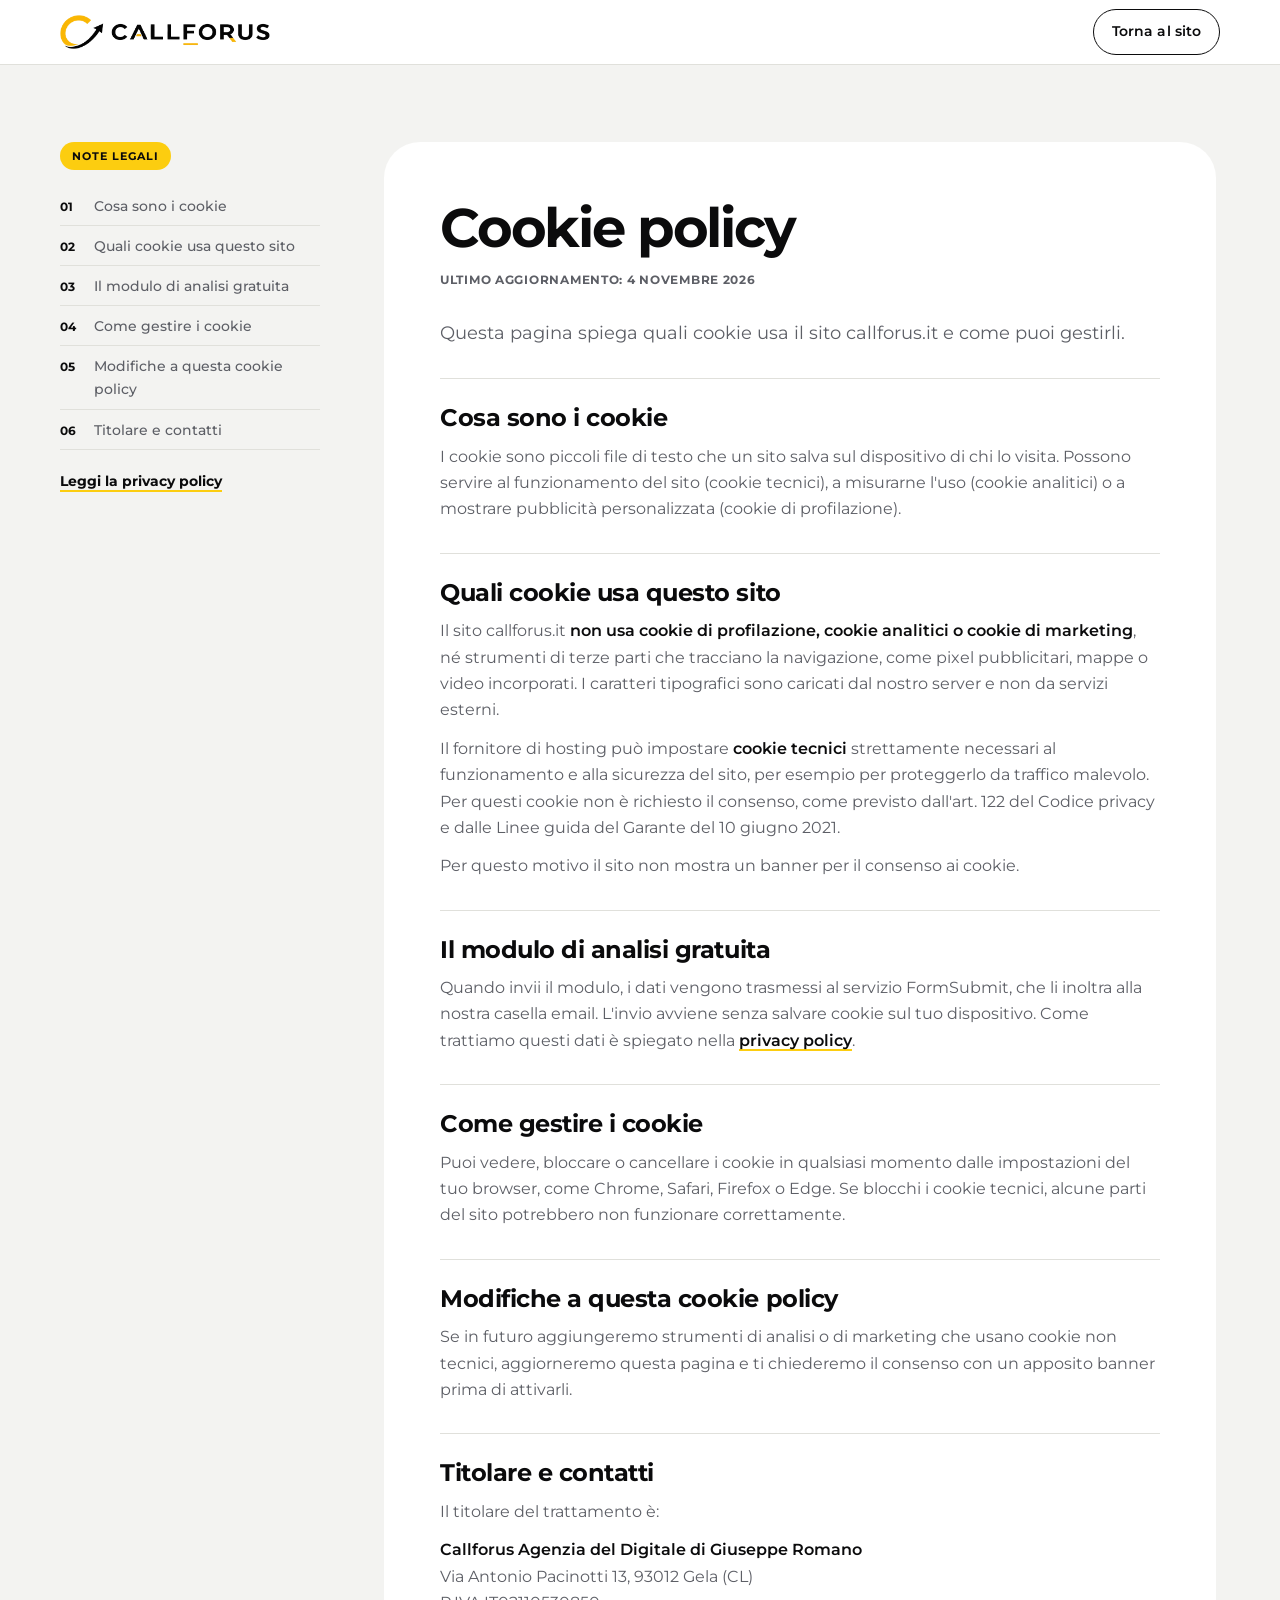
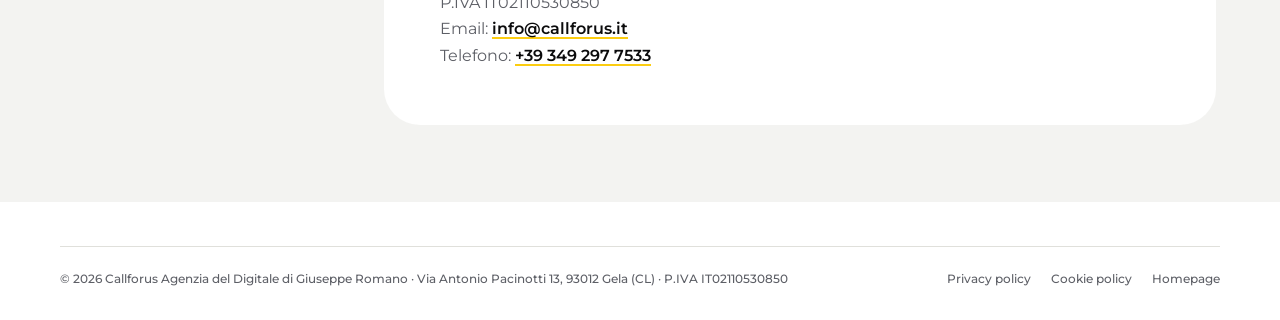
==== cookie-policy.html @ 987578b2 "Modulo collegato all'email, privacy e cookie policy, sito indicizzabile - Modulo Analisi gratuita: i" ====
<!doctype html>
<html lang="it">
<head>
<meta charset="utf-8">
<meta name="viewport" content="width=device-width, initial-scale=1, viewport-fit=cover">
<title>Cookie policy | Callforus</title>
<meta name="description" content="Cookie policy di Callforus: il sito usa solo cookie tecnici, senza cookie di profilazione o analitici.">
<meta name="robots" content="index, follow">
<link rel="canonical" href="https://callforus.it/cookie-policy.html">
<meta name="theme-color" content="#FFFFFF">
<link rel="icon" type="image/png" sizes="32x32" href="assets/img/favicon-32.png">
<link rel="apple-touch-icon" href="assets/img/apple-touch-icon.png">
<link rel="preload" href="assets/fonts/montserrat-latin-400-normal.woff2" as="font" type="font/woff2" crossorigin>
<link rel="stylesheet" href="assets/css/style.css">
</head>
<body class="page-legal">
<header class="top is-scrolled">
  <div class="wrap top-in">
    <a class="brand" href="index.html" aria-label="Callforus, torna alla homepage"><img src="assets/img/logo-orizzontale.webp" alt="Callforus" width="210" height="34"></a>
    <div class="top-cta"><a class="btn btn--line" href="index.html">Torna al sito</a></div>
  </div>
</header>

<main class="legal-main">
  <div class="wrap legal-wrap">
    <aside class="legal-side">
      <span class="pill">Note legali</span>
      <nav aria-label="Indice"><ol><li><a href="#cosa-sono">Cosa sono i cookie</a></li><li><a href="#cookie-sito">Quali cookie usa questo sito</a></li><li><a href="#modulo">Il modulo di analisi gratuita</a></li><li><a href="#gestione">Come gestire i cookie</a></li><li><a href="#modifiche">Modifiche a questa cookie policy</a></li><li><a href="#contatti">Titolare e contatti</a></li></ol></nav>
      <p class="legal-alt"><a href="privacy-policy.html">Leggi la privacy policy</a></p>
    </aside>
    <article class="legal-doc">
      <h1>Cookie policy</h1>
      <p class="legal-upd">Ultimo aggiornamento: 4 novembre 2026</p>
      <p class="legal-lead">Questa pagina spiega quali cookie usa il sito callforus.it e come puoi gestirli.</p>
      <section id="cosa-sono">
        <h2>Cosa sono i cookie</h2>
        <p>I cookie sono piccoli file di testo che un sito salva sul dispositivo di chi lo visita. Possono servire al funzionamento del sito (cookie tecnici), a misurarne l'uso (cookie analitici) o a mostrare pubblicità personalizzata (cookie di profilazione).</p>
      </section>
      <section id="cookie-sito">
        <h2>Quali cookie usa questo sito</h2>
        <p>Il sito callforus.it <strong>non usa cookie di profilazione, cookie analitici o cookie di marketing</strong>, né strumenti di terze parti che tracciano la navigazione, come pixel pubblicitari, mappe o video incorporati. I caratteri tipografici sono caricati dal nostro server e non da servizi esterni.</p>
        <p>Il fornitore di hosting può impostare <strong>cookie tecnici</strong> strettamente necessari al funzionamento e alla sicurezza del sito, per esempio per proteggerlo da traffico malevolo. Per questi cookie non è richiesto il consenso, come previsto dall'art. 122 del Codice privacy e dalle Linee guida del Garante del 10 giugno 2021.</p>
        <p>Per questo motivo il sito non mostra un banner per il consenso ai cookie.</p>
      </section>
      <section id="modulo">
        <h2>Il modulo di analisi gratuita</h2>
        <p>Quando invii il modulo, i dati vengono trasmessi al servizio FormSubmit, che li inoltra alla nostra casella email. L'invio avviene senza salvare cookie sul tuo dispositivo. Come trattiamo questi dati è spiegato nella <a href="privacy-policy.html">privacy policy</a>.</p>
      </section>
      <section id="gestione">
        <h2>Come gestire i cookie</h2>
        <p>Puoi vedere, bloccare o cancellare i cookie in qualsiasi momento dalle impostazioni del tuo browser, come Chrome, Safari, Firefox o Edge. Se blocchi i cookie tecnici, alcune parti del sito potrebbero non funzionare correttamente.</p>
      </section>
      <section id="modifiche">
        <h2>Modifiche a questa cookie policy</h2>
        <p>Se in futuro aggiungeremo strumenti di analisi o di marketing che usano cookie non tecnici, aggiorneremo questa pagina e ti chiederemo il consenso con un apposito banner prima di attivarli.</p>
      </section>
      <section id="contatti">
        <h2>Titolare e contatti</h2>
        <p>Il titolare del trattamento è:</p>
        <p><strong>Callforus Agenzia del Digitale di Giuseppe Romano</strong><br>Via Antonio Pacinotti 13, 93012 Gela (CL)<br>P.IVA IT02110530850<br>Email: <a href="mailto:info@callforus.it">info@callforus.it</a><br>Telefono: <a href="tel:+393492977533">+39 349 297 7533</a></p>
      </section>
    </article>
  </div>
</main>

<footer class="foot">
  <div class="wrap">
    <div class="legal">
      <span>© 2026 Callforus Agenzia del Digitale di Giuseppe Romano · Via Antonio Pacinotti 13, 93012 Gela (CL) · P.IVA IT02110530850</span>
      <nav aria-label="Note legali"><a href="privacy-policy.html">Privacy policy</a><a href="cookie-policy.html">Cookie policy</a><a href="index.html">Homepage</a></nav>
    </div>
  </div>
</footer>
</body>
</html>
---- assets/css/style.css ----
/* Callforus — foglio di stile principale */
@font-face{font-family:"Montserrat";font-style:normal;font-weight:400;font-display:swap;src:url("../fonts/montserrat-latin-400-normal.woff2") format("woff2")}
@font-face{font-family:"Montserrat";font-style:normal;font-weight:500;font-display:swap;src:url("../fonts/montserrat-latin-500-normal.woff2") format("woff2")}
@font-face{font-family:"Montserrat";font-style:normal;font-weight:600;font-display:swap;src:url("../fonts/montserrat-latin-600-normal.woff2") format("woff2")}
@font-face{font-family:"Montserrat";font-style:normal;font-weight:700;font-display:swap;src:url("../fonts/montserrat-latin-700-normal.woff2") format("woff2")}
@font-face{font-family:"Montserrat";font-style:normal;font-weight:800;font-display:swap;src:url("../fonts/montserrat-latin-800-normal.woff2") format("woff2")}

/* Layout: light, airy agency site after the reference template. Soft-gray hero with an oversized staggered headline, an isometric FBA box and a phone dashboard; centered pill-labelled sections; a services carousel with one black active card; FAQ rows with round arrow buttons; a black rounded closing block that holds the audit form. One committed light look. */
:root{
  --white:#FFFFFF;
  --soft:#F3F3F1;        /* section ground, slight warm bias toward the yellow */
  --soft-2:#E9E9E5;
  --line:#E0E0DB;
  --ink:#0B0B0C;         /* black as in the logo */
  --ink-2:#1C1D20;
  --ink-line:#2C2D31;
  --muted:#5D5F66;       /* body gray, AA on white and soft */
  --muted-dark:#A3A5AB;  /* gray on black */
  --yellow:#FCCD10;      /* brand color from the manual */
  --yellow-soft:#FFF5C7;
  --ok:#1F9D5A;
  --warn:#C77700;
  --crit:#C8312F;
  --app-navy:#232F3E;   /* barra dell'app Amazon Seller */
  --app-navy-2:#37475A;

  --f:"Montserrat", ui-sans-serif, system-ui, -apple-system, "Segoe UI", Roboto, Arial, sans-serif;

  --t-xs:.75rem; --t-sm:.875rem; --t-md:1rem; --t-lg:1.125rem; --t-xl:1.375rem;
  --t-2xl:clamp(1.85rem,3.4vw,2.6rem);
  --t-hero:clamp(2.9rem,9.2vw,7.4rem);

  --r-sm:12px; --r-md:20px; --r-lg:28px; --r-xl:36px;
  --wrap:1200px;
  color-scheme:light;
}
*{box-sizing:border-box}
html,body{margin:0}
[hidden]{display:none!important}
html{scroll-behavior:smooth;scroll-padding-top:90px}
@media (prefers-reduced-motion:reduce){html{scroll-behavior:auto}*,*::before,*::after{transition:none!important;animation:none!important}}
body{background:var(--white);color:var(--ink);font-family:var(--f);font-size:var(--t-md);line-height:1.65;-webkit-font-smoothing:antialiased;text-rendering:optimizeLegibility}
body::before{content:"";position:fixed;inset:0 0 auto;height:env(safe-area-inset-top,0px);z-index:60;background:var(--white)}
h1,h2,h3,h4{margin:0;font-weight:700;line-height:1.1;letter-spacing:-.025em;text-wrap:balance}
p{margin:0}
a{color:inherit}
img,svg{display:block;max-width:100%}
:focus-visible{outline:2.5px solid var(--ink);outline-offset:3px;border-radius:8px}
.sr-only{position:absolute;width:1px;height:1px;overflow:hidden;clip:rect(0 0 0 0);white-space:nowrap}

.wrap{max-width:var(--wrap);margin:0 auto;padding-left:max(20px,env(safe-area-inset-left,0px));padding-right:max(20px,env(safe-area-inset-right,0px))}
.section{padding-block:clamp(72px,10vw,128px)}
.section--soft{background:var(--soft)}

/* Pill label, as in the template, in brand yellow */
.pill{display:inline-flex;align-items:center;gap:6px;width:fit-content;background:var(--yellow);color:var(--ink);font-size:.6875rem;font-weight:700;letter-spacing:.09em;text-transform:uppercase;border-radius:999px;padding:5px 12px}
.head{display:grid;justify-items:center;text-align:center;gap:16px;max-width:44rem;margin:0 auto clamp(40px,6vw,64px)}
.head h2{font-size:var(--t-2xl)}
.head p{color:var(--muted);font-size:var(--t-lg);line-height:1.6;max-width:38rem}

/* Buttons */
.btn{display:inline-flex;align-items:center;justify-content:center;gap:10px;font-family:var(--f);font-weight:600;font-size:var(--t-sm);letter-spacing:.005em;text-decoration:none;border-radius:999px;padding:14px 24px;border:1.5px solid transparent;cursor:pointer;white-space:nowrap;transition:transform .15s ease,background-color .15s ease,color .15s ease,border-color .15s ease}
.btn:hover{transform:translateY(-1px)}
.btn svg{width:16px;height:16px;flex:none}
.btn--ink{background:var(--ink);color:var(--white)}
.btn--ink:hover{background:var(--ink-2)}
.btn--line{border-color:var(--ink);color:var(--ink);background:transparent}
.btn--white{background:var(--white);color:var(--ink)}
.btn--ghost-w{border-color:rgba(255,255,255,.55);color:var(--white)}
.btn--ghost-w:hover{border-color:var(--white)}
.btn--yellow{background:var(--yellow);color:var(--ink)}

/* Header */
.top{position:sticky;isolation:isolate;top:env(safe-area-inset-top,0px);z-index:50;background:rgba(255,255,255,.9);backdrop-filter:saturate(160%) blur(14px);-webkit-backdrop-filter:saturate(160%) blur(14px);border-bottom:1px solid transparent;transition:border-color .2s}
.top.is-scrolled{border-bottom-color:var(--line)}
.top-in{display:flex;align-items:center;justify-content:space-between;gap:24px;height:76px;transition:height .3s ease}
.top.is-scrolled .top-in{height:64px}
.progress{position:absolute;left:0;right:0;bottom:-1px;height:3px;pointer-events:none}
.progress span{display:block;height:100%;background:var(--yellow);transform-origin:left;transform:scaleX(0)}
.brand{display:block;flex:none}
.brand img{height:34px;width:auto}
.nav{display:flex;align-items:center;gap:30px}
.nav a{font-size:.6875rem;font-weight:600;letter-spacing:.1em;text-transform:uppercase;text-decoration:none;color:var(--ink);position:relative;padding-block:6px}
.nav a::after{content:"";position:absolute;left:0;right:100%;bottom:0;height:3px;border-radius:3px;background:var(--yellow);transition:right .2s ease}
.nav a:hover::after{right:0}
.top-cta{display:flex;align-items:center;gap:10px}
.menu-btn{display:none;width:46px;height:46px;border-radius:50%;border:1.5px solid var(--line);background:var(--white);cursor:pointer;align-items:center;justify-content:center}
.menu-btn .bars{display:block;width:18px;height:2px;background:var(--ink);border-radius:2px;position:relative}
.menu-btn .bars::before,.menu-btn .bars::after{content:"";position:absolute;left:0;width:18px;height:2px;background:var(--ink);border-radius:2px;transition:transform .2s}
.menu-btn .bars::before{top:-6px}.menu-btn .bars::after{top:6px}
.menu-btn[aria-expanded="true"] .bars{background:transparent}
.menu-btn[aria-expanded="true"] .bars::before{transform:translateY(6px) rotate(45deg)}
.menu-btn[aria-expanded="true"] .bars::after{transform:translateY(-6px) rotate(-45deg)}
.mobile-nav{border-top:1px solid var(--line);background:var(--white)}
.mobile-nav ul{list-style:none;margin:0;padding:12px 0 24px;display:grid}
.mobile-nav a{display:block;padding:14px 0;font-weight:600;font-size:var(--t-lg);text-decoration:none;border-bottom:1px solid var(--line)}
.mobile-nav .btn{margin-top:18px;width:100%}
@media (max-width:940px){.nav{display:none}.menu-btn{display:inline-flex}.top-cta .btn{display:none}}
@media (min-width:941px){.mobile-nav{display:none!important}}

/* Hero */
.hero{background:var(--soft);padding-block:clamp(36px,6vw,72px) 0;overflow:hidden}
.hero-grid{display:grid;grid-template-columns:minmax(0,1.15fr) minmax(0,.85fr);gap:24px;align-items:center}
.hero-title{container-type:inline-size;min-width:0}
.hero-eyebrow{display:flex;flex-wrap:wrap;gap:10px;align-items:center;margin-bottom:clamp(18px,3vw,30px)}
.hero-eyebrow .tag{font-size:.6875rem;font-weight:600;letter-spacing:.09em;text-transform:uppercase;color:var(--muted)}
.hero h1{font-size:var(--t-hero);font-size:min(6.25rem,14.5cqi);font-weight:700;line-height:.98;letter-spacing:-.045em;display:grid;gap:.02em}
.hero h1 > span{white-space:nowrap}
.hero h1 .l1{padding-left:.9em}
.hero h1 .l3{padding-left:.55em}
.hero h1 .mark{position:relative;white-space:nowrap}
.hero h1 .mark::after{content:"";position:absolute;left:.06em;right:.06em;bottom:-.02em;height:.11em;border-radius:.06em;background:var(--yellow)}
.hero-art{position:relative;min-width:0}
.hero-art svg{width:100%;height:auto}
.chip{position:absolute;display:inline-flex;align-items:center;gap:8px;background:var(--white);border:1.5px solid var(--ink);border-radius:999px;padding:7px 14px 7px 8px;font-size:var(--t-xs);font-weight:600;box-shadow:4px 4px 0 var(--ink);white-space:nowrap}
.chip i{width:22px;height:22px;border-radius:50%;background:var(--yellow);display:grid;place-items:center;font-style:normal}
.chip i svg{width:12px;height:12px}
.chip--a{top:27%;left:0}
.chip--b{bottom:18%;right:0}
.hero-low{display:grid;grid-template-columns:auto minmax(0,1fr);gap:clamp(24px,5vw,64px);align-items:end;margin-top:clamp(24px,4vw,40px)}
.hero-copy{display:grid;gap:22px;padding-bottom:clamp(40px,6vw,72px);max-width:30rem}
.hero-copy p{color:var(--muted);font-size:var(--t-lg);line-height:1.6}
.hero-copy p strong{color:var(--ink);font-weight:600}
.hero-actions{display:flex;flex-wrap:wrap;gap:12px;align-items:center}
.hero-actions .lnk{font-weight:600;font-size:var(--t-sm);text-decoration:none;border-bottom:2px solid var(--yellow);padding-bottom:2px}
@media (max-width:980px){
  .hero-grid{grid-template-columns:minmax(0,1fr)}
  .hero-art{max-width:520px;margin:0 auto;width:100%}
}
@media (max-width:640px){
  .hero-low{grid-template-columns:minmax(0,1fr)}
  .phone{order:2;margin:0 auto}
  .hero-copy{padding-bottom:8px}
  .hero h1 .l1{padding-left:.5em}.hero h1 .l3{padding-left:.25em}
}

/* Phone mockup (cropped at the bottom like the reference) */
.phone{width:min(270px,78vw);background:var(--white);border:2px solid var(--ink);border-bottom:0;border-radius:36px 36px 0 0;padding:16px 16px 0;display:grid;gap:12px;box-shadow:0 -10px 40px -20px rgba(0,0,0,.25)}
.phone-top{display:flex;justify-content:space-between;align-items:center;gap:10px}
.phone-top small{display:block;font-size:.625rem;color:var(--muted);font-weight:500}
.phone-top strong{font-size:.875rem;font-weight:700}
.phone-top img{width:30px;height:auto}
.phone-tabs{display:flex;gap:6px}
.phone-tabs span{font-size:.625rem;font-weight:600;border-radius:999px;padding:5px 10px;background:var(--soft);color:var(--muted)}
.phone-tabs span.on{background:var(--ink);color:var(--white)}
.phone-card{border-radius:16px;background:var(--soft);padding:12px;display:grid;gap:6px}
.phone-card .lab{font-size:.625rem;color:var(--muted);font-weight:600;letter-spacing:.04em;text-transform:uppercase;display:flex;justify-content:space-between}
.phone-card .num{font-size:1.375rem;font-weight:700;letter-spacing:-.02em;font-variant-numeric:tabular-nums;display:flex;align-items:baseline;gap:8px}
.phone-card .num em{font-style:normal;font-size:.6875rem;font-weight:700;color:var(--ok)}
.spark{height:46px;width:100%}
.phone-rows{display:grid;grid-template-columns:1fr 1fr;gap:8px;padding-bottom:6px}
.phone-rows div{border:1px solid var(--line);border-radius:12px;padding:8px 10px}
.phone-rows small{display:block;font-size:.5625rem;color:var(--muted);font-weight:600;text-transform:uppercase;letter-spacing:.04em}
.phone-rows b{font-size:.875rem;font-variant-numeric:tabular-nums}

/* Marketplace strip */
.strip{border-bottom:1px solid var(--line);background:var(--white)}
.strip-in{display:flex;align-items:center;gap:14px 32px;padding-block:22px}
.strip-in > p{flex:none}
@media (max-width:760px){.strip-in{flex-direction:column;align-items:flex-start}}
.strip-in p{font-size:var(--t-xs);font-weight:600;letter-spacing:.09em;text-transform:uppercase;color:var(--muted)}
.marquee{flex:1;min-width:0;width:100%;overflow:hidden;-webkit-mask-image:linear-gradient(90deg,transparent,#000 6%,#000 94%,transparent);mask-image:linear-gradient(90deg,transparent,#000 6%,#000 94%,transparent)}
.marquee-track{display:flex;width:max-content}
.markets{display:flex;flex-wrap:nowrap;gap:10px;list-style:none;margin:0;padding:0 10px 0 0}
.markets li{font-size:var(--t-sm);font-weight:600;border:1px solid var(--line);border-radius:999px;padding:6px 14px;font-variant-numeric:tabular-nums;white-space:nowrap}
.markets li.alt{background:var(--soft);border-color:var(--soft)}

/* Problems */
.probs{display:grid;grid-template-columns:repeat(3,minmax(0,1fr));gap:20px}
@media (max-width:900px){.probs{grid-template-columns:minmax(0,1fr)}}
.prob{border:1.5px solid var(--line);border-radius:var(--r-lg);padding:30px 28px;display:grid;gap:14px;align-content:start;background:var(--white)}
.prob-ico{width:48px;height:48px;border-radius:14px;background:var(--soft);display:grid;place-items:center}
.prob-ico svg{width:24px;height:24px}
.prob .k{font-size:var(--t-xs);font-weight:700;letter-spacing:.08em;text-transform:uppercase;color:var(--muted)}
.prob h3{font-size:var(--t-xl)}
.prob p{color:var(--muted)}

/* Services carousel */
.carousel{position:relative}
.track{display:flex;gap:20px;overflow-x:auto;scroll-snap-type:x mandatory;scrollbar-width:none;padding-block:12px 8px;padding-inline:max(20px,calc(50% - 170px))}
.track::-webkit-scrollbar{display:none}
.svc{flex:0 0 min(340px,84vw);scroll-snap-align:center;border:1.5px solid var(--ink);border-radius:var(--r-lg);background:var(--white);padding:32px 28px 30px;display:grid;gap:14px;align-content:start;transition:background-color .3s ease,color .3s ease,transform .3s ease}
.svc-ico{width:52px;height:52px;border-radius:16px;background:var(--soft);display:grid;place-items:center;transition:background-color .3s}
.svc-ico svg{width:26px;height:26px}
.svc .k{font-size:var(--t-xs);font-weight:700;letter-spacing:.08em;text-transform:uppercase;color:var(--muted);transition:color .3s}
.svc h3{font-size:var(--t-xl)}
.svc p{color:var(--muted);font-size:var(--t-md);transition:color .3s}
.svc ul{list-style:none;margin:2px 0 0;padding:0;display:flex;flex-wrap:wrap;gap:6px}
.svc li{font-size:.6875rem;font-weight:600;border-radius:999px;padding:4px 10px;background:var(--soft);transition:background-color .3s,color .3s}
.svc.is-active{background:var(--ink);color:var(--white)}
.svc.is-active .svc-ico{background:var(--yellow)}
.svc.is-active .k{color:var(--yellow)}
.svc.is-active p{color:var(--muted-dark)}
.svc.is-active li{background:var(--ink-line);color:var(--white)}
.car-nav{display:flex;justify-content:center;align-items:center;gap:16px;margin-top:28px}
.car-btn{width:48px;height:48px;border-radius:50%;border:1.5px solid var(--ink);background:var(--white);display:grid;place-items:center;cursor:pointer;transition:background-color .15s}
.car-btn:hover{background:var(--yellow)}
.car-btn svg{width:18px;height:18px}
.dots{display:flex;gap:6px}
.dots span{width:8px;height:8px;border-radius:99px;background:var(--line);transition:width .25s,background-color .25s}
.dots span.on{width:26px;background:var(--ink)}

/* AI tools */
.tools{display:grid;grid-template-columns:repeat(2,minmax(0,1fr));gap:20px}
@media (max-width:900px){.tools{grid-template-columns:minmax(0,1fr)}}
.tool{border-radius:var(--r-xl);padding:clamp(26px,3.5vw,40px);display:grid;gap:20px;align-content:start;min-width:0}
.tool--ink{background:var(--ink);color:var(--white)}
.tool--white{background:var(--white);border:1.5px solid var(--line)}
.tool .k{font-size:var(--t-xs);font-weight:700;letter-spacing:.08em;text-transform:uppercase}
.tool--ink .k{color:var(--yellow)}
.tool--white .k{color:var(--muted)}
.tool h3{font-size:clamp(1.4rem,2.4vw,1.75rem)}
.tool p{font-size:var(--t-md)}
.tool--ink p{color:var(--muted-dark)}
.tool--white p{color:var(--muted)}
.demo{border-radius:var(--r-md);padding:18px;display:grid;gap:12px;font-size:var(--t-sm);overflow-x:auto}
.tool--ink .demo{background:var(--ink-2);border:1px solid var(--ink-line)}
.tool--white .demo{background:var(--soft)}
.demo-row{display:flex;justify-content:space-between;gap:16px;white-space:nowrap}
.tool--ink .demo-row span{color:var(--muted-dark)}
.tool--white .demo-row span{color:var(--muted)}
.demo-row b{font-weight:600;font-variant-numeric:tabular-nums}
.slots{display:grid;grid-template-columns:repeat(7,minmax(34px,1fr));gap:6px}
.slots span{aspect-ratio:1;border-radius:10px;display:grid;place-items:center;font-size:.5625rem;font-weight:700;letter-spacing:.04em;background:var(--yellow);color:var(--ink)}
.bar{height:6px;border-radius:99px;background:var(--soft-2);overflow:hidden}
.bar i{display:block;height:100%;background:var(--ink);border-radius:99px}

/* About */
.about{display:grid;grid-template-columns:minmax(0,.8fr) minmax(0,1.2fr);gap:clamp(36px,6vw,88px);align-items:center}
@media (max-width:880px){.about{grid-template-columns:minmax(0,1fr)}}
.about-copy{display:grid;gap:18px;max-width:40rem}
.about-copy h2{font-size:var(--t-2xl)}
.about-copy p{color:var(--muted)}
.about-copy p strong{color:var(--ink);font-weight:600}

/* FAQ, as in the reference */
.faq{max-width:52rem;margin:0 auto;display:grid;gap:6px}
.faq details{border-radius:var(--r-md);transition:background-color .2s}
.faq details[open]{background:var(--soft)}
.faq summary{list-style:none;cursor:pointer;display:flex;align-items:center;justify-content:space-between;gap:20px;padding:22px 24px;font-weight:600;font-size:var(--t-lg);line-height:1.35}
.faq summary::-webkit-details-marker{display:none}
.faq summary:hover .ar{background:var(--yellow);border-color:var(--yellow)}
.ar{flex:none;width:36px;height:36px;border-radius:50%;border:1.5px solid var(--ink);display:grid;place-items:center;transition:background-color .2s,transform .25s,color .2s,border-color .2s}
.ar svg{width:14px;height:14px}
.faq details[open] .ar{background:var(--ink);border-color:var(--ink);color:var(--white);transform:rotate(-90deg)}
.faq .ans{padding:0 24px 24px;color:var(--muted);max-width:44rem}
.faq-sep{height:1px;background:var(--line);margin:0 24px}

/* Closing block with form, as the template's black CTA */
.closing{padding-block:clamp(24px,4vw,48px) clamp(48px,6vw,72px)}
.cta{background:var(--ink);color:var(--white);border-radius:var(--r-xl);padding:clamp(28px,5vw,64px);display:grid;grid-template-columns:minmax(0,1fr) minmax(0,1fr);gap:clamp(32px,5vw,64px);align-items:start;position:relative;overflow:hidden}
@media (max-width:920px){.cta{grid-template-columns:minmax(0,1fr)}}
.cta-copy{display:grid;gap:22px;position:relative;z-index:1}
.cta-copy h2{font-size:clamp(2rem,4.2vw,3.25rem);letter-spacing:-.035em}
.cta-copy > p{color:var(--muted-dark);font-size:var(--t-lg);max-width:30rem}
.ticks{list-style:none;margin:0;padding:0;display:grid;grid-template-columns:repeat(2,minmax(0,max-content));gap:12px 26px}
@media (max-width:480px){.ticks{grid-template-columns:minmax(0,1fr)}}
.ticks li{display:flex;align-items:center;gap:10px;font-size:var(--t-sm);font-weight:500}
.ticks svg{width:16px;height:16px;color:var(--yellow);flex:none}
.cta-contacts{display:flex;flex-wrap:wrap;gap:10px}
.cta-contacts a{display:inline-flex;align-items:center;gap:9px;color:var(--white);text-decoration:none;font-weight:600;font-size:var(--t-sm);border:1.5px solid var(--ink-line);border-radius:99px;padding:9px 16px;transition:border-color .2s,background-color .2s,color .2s}
.cta-contacts a:hover{border-color:var(--yellow);background:var(--yellow);color:var(--ink)}
.cta-contacts svg{width:16px;height:16px;flex:none}
.cta-stat{display:flex;align-items:center;gap:18px;margin-top:10px;flex-wrap:wrap}
.bubbles{display:flex}
.bubbles span{width:46px;height:46px;border-radius:50%;border:2px solid var(--ink);background:var(--white);color:var(--ink);display:grid;place-items:center;font-size:var(--t-xs);font-weight:800;margin-left:-10px}
.bubbles span:first-child{margin-left:0;background:var(--yellow)}
.cta-stat b{font-size:clamp(2.6rem,5vw,3.6rem);font-weight:800;letter-spacing:-.05em;line-height:1}
.cta-stat small{display:block;font-size:var(--t-xs);color:var(--muted-dark);font-weight:500;line-height:1.4}
.cta-sym{position:absolute;right:-60px;bottom:-70px;width:300px;opacity:.07;pointer-events:none}
@media (max-width:920px){.cta-sym{display:none}}

.form{background:var(--white);color:var(--ink);border-radius:var(--r-lg);padding:clamp(22px,3vw,32px);display:grid;gap:14px;position:relative;z-index:1}
.form h3{font-size:var(--t-xl)}
.row2{display:grid;grid-template-columns:repeat(2,minmax(0,1fr));gap:14px}
@media (max-width:560px){.row2{grid-template-columns:minmax(0,1fr)}}
.field{display:grid;gap:6px;min-width:0}
.field label{font-size:var(--t-xs);font-weight:600;color:var(--ink)}
.field input,.field select,.field textarea{width:100%;font:inherit;font-size:var(--t-sm);color:var(--ink);background:var(--soft);border:1.5px solid transparent;border-radius:var(--r-sm);padding:12px 14px;transition:border-color .15s,background-color .15s}
.field textarea{min-height:88px;resize:vertical}
.field input::placeholder,.field textarea::placeholder{color:#8B8D93}
.field input:focus,.field select:focus,.field textarea:focus{outline:none;border-color:var(--ink);background:var(--white)}
.field input[aria-invalid="true"]{border-color:#C8312F;background:#FFF5F5}
.form-err{font-size:var(--t-xs);color:#C8312F;font-weight:600}
.hp{position:absolute;left:-9999px;width:1px;height:1px;overflow:hidden}
.check{display:grid;grid-template-columns:20px minmax(0,1fr);gap:10px;align-items:start;font-size:var(--t-xs);line-height:1.5;color:var(--muted);cursor:pointer}
.check input{width:18px;height:18px;margin:1px 0 0;accent-color:var(--ink);cursor:pointer}
.check a{color:var(--ink);font-weight:600}
.check.is-invalid span{color:#C8312F}
.form .btn:disabled{opacity:.6;cursor:progress;transform:none}
.form .btn{width:100%;padding-block:16px}
.fine{font-size:.6875rem;color:var(--muted);line-height:1.5}
.done{display:grid;gap:10px;justify-items:start;padding:12px 0}
.done i{width:48px;height:48px;border-radius:50%;background:var(--yellow);display:grid;place-items:center}
.done i svg{width:22px;height:22px}
.done strong{font-size:var(--t-xl)}
.done p{color:var(--muted)}

/* Footer, as the template */
.foot{padding-block:clamp(48px,6vw,72px) 36px;border-top:1px solid var(--line)}
.foot-grid{display:grid;grid-template-columns:minmax(0,1.5fr) repeat(3,minmax(0,1fr));gap:36px 32px}
@media (max-width:860px){.foot-grid{grid-template-columns:repeat(2,minmax(0,1fr))}.foot-brand{grid-column:1/-1}}
.foot-brand{display:grid;gap:16px;align-content:start;max-width:22rem}
.foot-brand img{height:32px;width:auto}
.foot-brand p{color:var(--muted);font-size:var(--t-sm)}
.social{display:flex;gap:10px}
.social a{width:38px;height:38px;border-radius:50%;border:1.5px solid var(--line);display:grid;place-items:center;transition:border-color .15s,background-color .15s}
.social a:hover{border-color:var(--ink);background:var(--yellow)}
.social svg{width:16px;height:16px}
.foot h4{font-size:var(--t-sm);font-weight:700;margin-bottom:14px;letter-spacing:0}
.foot ul{list-style:none;margin:0;padding:0;display:grid;gap:10px}
.foot ul a,.foot ul span{font-size:var(--t-sm);color:var(--muted);text-decoration:none}
.foot ul a:hover{color:var(--ink)}
.legal{margin-top:44px;padding-top:22px;border-top:1px solid var(--line);display:flex;flex-wrap:wrap;justify-content:space-between;gap:10px 24px;font-size:.75rem;font-weight:500;color:var(--muted);line-height:1.6}
.legal > span{max-width:52rem}
.legal nav{display:flex;flex-wrap:wrap;gap:8px 20px}
.legal a{text-decoration:none}
.legal a:hover{color:var(--ink)}

/* Smartphone: schermata app Amazon Seller */
.phone--app{padding:0;gap:0;overflow:hidden;position:relative;background:var(--soft)}
.app-bar{background:var(--app-navy);color:var(--white);display:flex;align-items:center;gap:10px;padding:16px 14px 12px}
.app-menu{width:18px;height:12px;flex:none;position:relative;border-top:2px solid var(--white);border-bottom:2px solid var(--white)}
.app-menu i{position:absolute;left:0;right:0;top:3px;height:2px;background:var(--white)}
.app-search{flex:1;min-width:0;display:flex;align-items:center;gap:6px;background:var(--white);color:var(--muted);border-radius:8px;padding:6px 8px;font-size:.625rem;font-weight:500;white-space:nowrap;overflow:hidden}
.app-search svg{width:12px;height:12px;flex:none;color:var(--app-navy)}
.app-bell{position:relative;width:20px;height:20px;flex:none}
.app-bell svg{width:20px;height:20px}
.app-bell b{position:absolute;top:-5px;right:-6px;min-width:15px;height:15px;border-radius:99px;background:var(--yellow);color:var(--ink);font-size:.5625rem;display:grid;place-items:center;padding:0 3px}
.app-body{display:grid;gap:8px;padding:10px 10px 12px}
.app-card{background:var(--white);border-radius:12px;padding:12px;display:grid;gap:4px}
.app-lab{display:flex;justify-content:space-between;align-items:center;font-size:.625rem;font-weight:700;color:var(--ink)}
.app-mkt{font-weight:600;color:var(--muted);border:1px solid var(--line);border-radius:99px;padding:1px 7px}
.app-num{font-size:1.5rem;font-weight:800;letter-spacing:-.03em;font-variant-numeric:tabular-nums;line-height:1.15}
.app-num small{font-size:.8125rem;font-weight:700;color:var(--muted)}
.app-sub{display:flex;justify-content:space-between;gap:6px;font-size:.5625rem;font-weight:600;color:var(--muted)}
.app-sub em{font-style:normal;color:var(--ok);font-weight:700}
.app-chart{width:100%;height:56px;margin-top:6px}
.app-grid{display:grid;grid-template-columns:repeat(3,minmax(0,1fr));gap:6px}
.app-grid div{background:var(--white);border-radius:10px;padding:8px;display:grid;gap:1px}
.app-grid b{font-size:1rem;font-variant-numeric:tabular-nums}
.app-grid small{font-size:.5rem;font-weight:600;color:var(--muted);line-height:1.25}
.app-row{display:flex;align-items:center;gap:8px;background:var(--white);border-radius:10px;padding:8px 10px;font-size:.625rem;font-weight:600}
.app-row span{flex:1;min-width:0}
.app-row b{font-size:.625rem;white-space:nowrap}
.app-row i{width:8px;height:8px;border-radius:50%;flex:none}
.app-row i.ok{background:var(--ok)}.app-row i.warn{background:var(--yellow);box-shadow:0 0 0 1.5px var(--ink) inset}
.app-tag{position:absolute;right:12px;bottom:10px;font-size:.5rem;font-weight:700;letter-spacing:.06em;text-transform:uppercase;color:var(--muted);background:var(--white);border:1px solid var(--line);border-radius:99px;padding:2px 7px}
.phone--app .app-body{padding-bottom:30px}

/* Agenti AI */
.agents{margin-top:20px;background:var(--ink);color:var(--white);border-radius:var(--r-xl);padding:clamp(26px,4vw,48px);display:grid;grid-template-columns:minmax(0,.8fr) minmax(0,1.2fr);gap:clamp(28px,4vw,56px);align-items:start}
@media (max-width:960px){.agents{grid-template-columns:minmax(0,1fr)}}
.agents-intro{display:grid;gap:16px;align-content:start}
.agents-intro .k{font-size:var(--t-xs);font-weight:700;letter-spacing:.08em;text-transform:uppercase;color:var(--yellow)}
.agents-intro h3{font-size:clamp(1.5rem,2.8vw,2.1rem);letter-spacing:-.03em}
.agents-intro p{color:var(--muted-dark)}
.agents-tags{list-style:none;margin:6px 0 0;padding:0;display:flex;flex-wrap:wrap;gap:8px}
.agents-tags li{font-size:var(--t-xs);font-weight:600;border:1px solid var(--ink-line);border-radius:99px;padding:5px 12px}
.agents-panel{background:var(--ink-2);border:1px solid var(--ink-line);border-radius:var(--r-lg);padding:8px;min-width:0}
.panel-top{display:flex;justify-content:space-between;align-items:center;gap:12px;padding:10px 12px 12px;font-size:var(--t-xs);font-weight:600;color:var(--muted-dark);flex-wrap:wrap}
.live{display:inline-flex;align-items:center;gap:8px;color:var(--white)}
.live i{width:8px;height:8px;border-radius:50%;background:var(--ok);box-shadow:0 0 0 0 rgba(31,157,90,.6)}
.agent-list{list-style:none;margin:0;padding:0;display:grid;gap:6px}
.agent{display:grid;grid-template-columns:auto minmax(0,1fr) auto;align-items:center;gap:14px;background:var(--ink);border:1px solid var(--ink-line);border-radius:16px;padding:14px 16px;transition:border-color .25s}
.agent:hover{border-color:var(--yellow)}
.ag-ico{width:40px;height:40px;border-radius:12px;background:var(--yellow);color:var(--ink);display:grid;place-items:center}
.ag-ico svg{width:20px;height:20px}
.ag-txt{display:grid;gap:2px;min-width:0}
.ag-txt b{font-size:var(--t-md);font-weight:700}
.ag-txt small{font-size:var(--t-xs);color:var(--muted-dark);line-height:1.45}
.ag-alert{display:inline-flex;align-items:center;gap:7px;font-size:.6875rem;font-weight:600;border-radius:99px;padding:5px 11px;background:var(--ink-2);border:1px solid var(--ink-line);white-space:nowrap}
.ag-alert i{width:7px;height:7px;border-radius:50%;flex:none}
.ag-alert.ok i{background:var(--ok)}.ag-alert.warn i{background:var(--yellow)}.ag-alert.crit i{background:#F0555A}
@media (max-width:640px){.agent{grid-template-columns:auto minmax(0,1fr)}.ag-alert{grid-column:1/-1;justify-self:start;white-space:normal}}

/* Metodo */
.method-grid{display:grid;grid-template-columns:minmax(0,.62fr) minmax(0,1.38fr);gap:clamp(36px,6vw,88px);align-items:start}
@media (max-width:960px){.method-grid{grid-template-columns:minmax(0,1fr)}}
.method-side{position:sticky;top:calc(env(safe-area-inset-top,0px) + 110px);display:grid;gap:20px;justify-items:start}
@media (max-width:960px){.method-side{position:static}}
.method-side h2{font-size:var(--t-2xl)}
.method-side > p{color:var(--muted);font-size:var(--t-lg);line-height:1.6}
.method-index{list-style:none;margin:6px 0 10px;padding:0;display:grid;gap:4px;width:100%}
.method-index li{display:flex;align-items:center;gap:14px;padding:10px 0;border-top:1px solid var(--line);font-weight:600;color:var(--muted);transition:color .3s}
.method-index li:last-child{border-bottom:1px solid var(--line)}
.method-index b{font-size:var(--t-xs);font-weight:800;font-variant-numeric:tabular-nums;width:34px;height:24px;border-radius:99px;display:grid;place-items:center;background:var(--soft-2);color:var(--muted);transition:background-color .3s,color .3s}
.method-index li.is-on{color:var(--ink)}
.method-index li.is-on b{background:var(--yellow);color:var(--ink)}
@media (max-width:960px){.method-index{display:none}}

.method-steps{list-style:none;margin:0;padding:0 0 0 64px;display:grid;gap:22px;position:relative;--fill:0}
.method-steps::before,.method-steps::after{content:"";position:absolute;left:21px;top:28px;bottom:28px;width:3px;border-radius:3px}
.method-steps::before{background:var(--soft-2)}
.method-steps::after{background:var(--ink);transform-origin:top;transform:scaleY(var(--fill))}
@media (max-width:560px){.method-steps{padding-left:0}.method-steps::before,.method-steps::after{display:none}}
.mstep{position:relative;background:var(--white);border:1.5px solid var(--line);border-radius:var(--r-xl);padding:clamp(22px,3vw,32px);display:grid;grid-template-columns:minmax(0,.95fr) minmax(0,1.05fr);gap:clamp(20px,3vw,32px);align-items:center;transition:border-color .35s,box-shadow .35s}
.mstep.is-on{border-color:var(--ink);box-shadow:0 22px 50px -30px rgba(11,11,12,.4)}
@media (max-width:760px){.mstep{grid-template-columns:minmax(0,1fr)}}
.mstep-dot{position:absolute;left:-64px;top:24px;width:45px;height:45px;border-radius:50%;background:var(--white);border:2px solid var(--ink);display:grid;place-items:center;font-size:var(--t-sm);font-weight:800;font-variant-numeric:tabular-nums;transition:background-color .3s,transform .4s cubic-bezier(.2,.7,.2,1);z-index:1}
.mstep.is-on .mstep-dot,.mstep.is-done .mstep-dot{background:var(--yellow)}
.mstep.is-on .mstep-dot{transform:scale(1.12)}
@media (max-width:560px){.mstep-dot{position:static;width:40px;height:40px;margin-bottom:-4px}}
.mstep-txt{display:grid;gap:10px;align-content:start}
.mstep-when{font-size:var(--t-xs);font-weight:700;letter-spacing:.08em;text-transform:uppercase;color:var(--muted)}
.mstep h3{font-size:clamp(1.35rem,2.4vw,1.75rem);letter-spacing:-.025em}
.mstep-txt > p{color:var(--muted)}
.mstep-get{display:grid;gap:2px;margin-top:4px;padding:12px 14px;border-radius:var(--r-sm);background:var(--yellow-soft);font-size:var(--t-sm);font-weight:500;color:var(--ink)}
.mstep-get b{font-size:.6875rem;font-weight:800;letter-spacing:.08em;text-transform:uppercase}
.mvis{background:var(--soft);border-radius:var(--r-md);padding:16px;display:grid;gap:10px;font-size:var(--t-xs);min-width:0}
.mvis-top{display:flex;justify-content:space-between;align-items:center;gap:10px;font-weight:700;font-size:var(--t-sm)}
.mvis-top em{font-style:normal;font-size:.625rem;font-weight:700;letter-spacing:.06em;text-transform:uppercase;color:var(--muted);background:var(--white);border-radius:99px;padding:2px 8px}
.r-row{display:grid;grid-template-columns:minmax(0,1.3fr) minmax(0,1fr) 72px;align-items:center;gap:10px;background:var(--white);border-radius:10px;padding:9px 10px;font-weight:600}
.r-row b{text-align:right;font-variant-numeric:tabular-nums;white-space:nowrap}
.r-bar{height:7px;border-radius:99px;background:var(--soft-2);overflow:hidden}
.r-bar i{display:block;height:100%;width:calc(var(--v) * 100%);border-radius:99px;transform-origin:left}
.r-bar i.ok{background:var(--ok)}.r-bar i.warn{background:var(--yellow)}.r-bar i.crit{background:var(--crit)}
.g-head,.g-row{display:grid;grid-template-columns:62px minmax(0,1fr);gap:10px;align-items:center}
.g-head div{display:grid;grid-template-columns:repeat(3,1fr);font-size:.625rem;color:var(--muted)}
.g-head b{font-weight:700}
.g-row span{font-weight:600}
.g-track{position:relative;height:26px;border-radius:8px;background:repeating-linear-gradient(90deg,var(--white) 0 calc(33.33% - 2px),var(--soft) calc(33.33% - 2px) 33.33%)}
.g-track i{position:absolute;top:4px;bottom:4px;left:calc(var(--s) / 3 * 100%);width:calc(var(--w) / 3 * 100%);border-radius:6px;border:1.5px solid var(--ink);transform-origin:left}
.g-track i.y{background:var(--yellow)}.g-track i.k{background:var(--ink)}
.ba-head,.ba-row{display:grid;grid-template-columns:minmax(0,1fr) 58px 76px;gap:8px;align-items:center}
.ba-head b{font-size:.625rem;color:var(--muted);text-transform:uppercase;letter-spacing:.06em}
.ba-row{background:var(--white);border-radius:10px;padding:9px 10px;font-weight:600}
.ba-row s{color:var(--muted);text-decoration-color:var(--crit);text-decoration-thickness:2px}
.ba-row > b{display:flex;align-items:center;gap:6px}
.ba-row > b i{width:16px;height:16px;border-radius:50%;background:var(--ok);flex:none;position:relative}
.ba-row > b i::after{content:"";position:absolute;left:5px;top:3px;width:4px;height:7px;border:solid var(--white);border-width:0 2px 2px 0;transform:rotate(45deg)}
.m-bars{height:110px;display:grid;grid-template-columns:repeat(6,1fr);gap:8px;align-items:end;background:linear-gradient(var(--line) 1px,transparent 1px) 0 0/100% 27.5px;padding-top:2px}
.m-bars i{display:block;height:calc(var(--h) * 100%);border-radius:6px 6px 2px 2px;background:var(--ink);transform-origin:bottom}
.m-bars i:last-child{background:var(--yellow);border:1.5px solid var(--ink)}
.m-lab{display:grid;grid-template-columns:repeat(6,1fr);gap:8px;text-align:center;font-size:.625rem;font-weight:600;color:var(--muted)}

/* Per chi lavoriamo */
.fit2{display:grid;grid-template-columns:minmax(0,1.15fr) minmax(0,.85fr);gap:20px;align-items:stretch}
@media (max-width:960px){.fit2{grid-template-columns:minmax(0,1fr)}}
.quiz{border:1.5px solid var(--ink);border-radius:var(--r-xl);padding:clamp(22px,3.5vw,36px);display:grid;gap:18px;align-content:start;background:var(--white)}
.quiz-top{display:flex;justify-content:space-between;align-items:baseline;gap:12px;flex-wrap:wrap}
.quiz-top h3{font-size:clamp(1.4rem,2.6vw,1.9rem);letter-spacing:-.03em}
.quiz-count{font-size:var(--t-xs);font-weight:700;color:var(--muted);font-variant-numeric:tabular-nums}
.quiz-bar{height:6px;border-radius:99px;background:var(--soft-2);overflow:hidden}
.quiz-bar i{display:block;height:100%;width:100%;background:var(--ink);border-radius:99px;transform:scaleX(0);transform-origin:left;transition:transform .45s cubic-bezier(.2,.7,.2,1)}
.quiz-list{list-style:none;margin:0;padding:0;display:grid;gap:8px}
.q{display:grid;grid-template-columns:32px minmax(0,1fr) auto;gap:14px;align-items:center;padding:14px 14px 14px 12px;border-radius:var(--r-md);background:var(--soft);transition:background-color .25s}
.q.is-yes{background:var(--yellow-soft)}
.q.is-no{background:var(--soft-2)}
.q-n{width:32px;height:32px;border-radius:50%;background:var(--white);display:grid;place-items:center;font-size:var(--t-sm);font-weight:800}
.q.is-yes .q-n{background:var(--yellow)}
.q p{font-weight:600;line-height:1.4}
.seg{display:inline-flex;background:var(--white);border:1.5px solid var(--ink);border-radius:99px;padding:3px;gap:2px}
.seg button{font:inherit;font-size:var(--t-sm);font-weight:700;border:0;background:transparent;color:var(--ink);border-radius:99px;padding:7px 16px;cursor:pointer;transition:background-color .2s,color .2s}
.seg button:hover{background:var(--soft)}
.seg button[aria-pressed="true"][data-v="1"]{background:var(--ink);color:var(--white)}
.seg button[aria-pressed="true"][data-v="0"]{background:var(--soft-2);color:var(--ink)}
@media (max-width:560px){.q{grid-template-columns:32px minmax(0,1fr)}.seg{grid-column:2;justify-self:start}}
.quiz-out{border-radius:var(--r-md);padding:18px 20px;background:var(--soft);display:grid;gap:12px;justify-items:start;transition:background-color .3s}
.quiz-out.ok{background:var(--yellow)}
.quiz-out.ko{background:var(--soft-2)}
.quiz-wait{color:var(--muted);font-weight:500}
.quiz-out strong{font-size:var(--t-xl);letter-spacing:-.02em}
.quiz-out ul{margin:0;padding-left:18px;display:grid;gap:6px;color:var(--ink);font-size:var(--t-sm)}
.quiz-out .lnk{font-weight:700;font-size:var(--t-sm);text-decoration:none;border-bottom:2px solid var(--ink)}
.nofit{background:var(--ink);color:var(--white);border-radius:var(--r-xl);padding:clamp(24px,3.5vw,40px);display:grid;gap:20px;align-content:start}
.nofit .k{font-size:var(--t-xs);font-weight:700;letter-spacing:.08em;text-transform:uppercase;color:var(--yellow)}
.nofit ul{list-style:none;margin:0;padding:0;display:grid}
.nofit li{padding:14px 0;border-top:1px solid var(--ink-line);font-size:clamp(1.05rem,1.8vw,1.3rem);font-weight:600;line-height:1.35;color:var(--muted-dark)}
.nofit li:last-child{border-bottom:1px solid var(--ink-line)}
.nofit li span{position:relative;background-image:linear-gradient(var(--yellow),var(--yellow));background-repeat:no-repeat;background-position:0 58%;background-size:100% 3px;padding-bottom:1px}
.nofit p{font-size:var(--t-sm);color:var(--muted-dark)}

/* Chi sono */
.me-card{margin:0;display:grid;gap:16px;align-content:start}
.me-photo{position:relative;border-radius:var(--r-xl);overflow:hidden;background:var(--ink);aspect-ratio:4/5}
.me-photo > img{width:100%;height:100%;object-fit:cover;display:block}
.me-badge{position:absolute;left:16px;bottom:16px;display:inline-flex;align-items:center;gap:8px;background:var(--white);color:var(--ink);border-radius:99px;padding:6px 14px 6px 8px;font-size:var(--t-xs);font-weight:700;box-shadow:4px 4px 0 var(--yellow)}
.me-badge img{width:24px;height:auto}
.me-id{display:grid;gap:2px;padding-left:4px}
.me-id strong{font-size:var(--t-xl);font-weight:700}
.me-id span{font-size:var(--t-sm);color:var(--muted);font-weight:500}
.focus{background:var(--white);border:1.5px solid var(--ink);border-radius:var(--r-lg);padding:20px 22px;display:grid;gap:10px;box-shadow:6px 6px 0 var(--yellow)}
.focus .k{font-size:var(--t-xs);font-weight:700;letter-spacing:.08em;text-transform:uppercase;color:var(--ink)}
.focus p{color:var(--muted)}
.focus ul{list-style:none;margin:2px 0 0;padding:0;display:flex;flex-wrap:wrap;gap:6px}
.focus li{font-size:.75rem;font-weight:600;background:var(--yellow-soft);border-radius:99px;padding:4px 11px}
.sectors{display:grid;gap:12px;margin-top:6px}
.sectors .k{font-size:var(--t-xs);font-weight:700;letter-spacing:.08em;text-transform:uppercase;color:var(--muted)}
.sectors ul{list-style:none;margin:0;padding:0;display:flex;flex-wrap:wrap;gap:8px}
.sectors li{font-size:var(--t-sm);font-weight:600;background:var(--white);border:1.5px solid var(--ink);border-radius:99px;padding:6px 14px;transition:background-color .2s,transform .25s var(--ease-out,ease)}
.sectors li:hover{background:var(--yellow);transform:translateY(-2px)}

/* Casi studio */
.cases{display:grid;grid-template-columns:repeat(3,minmax(0,1fr));gap:20px}
@media (max-width:1000px){.cases{grid-template-columns:minmax(0,1fr)}}
.case{border:1.5px solid var(--line);border-radius:var(--r-xl);padding:clamp(24px,3.5vw,36px);display:grid;gap:14px;align-content:start;background:var(--white);transition:transform .35s cubic-bezier(.2,.7,.2,1),border-color .35s,box-shadow .35s}
.case:hover{transform:translateY(-6px);border-color:var(--ink);box-shadow:0 18px 40px -24px rgba(11,11,12,.35)}
.case--feat{grid-column:1/-1;background:var(--yellow);border-color:var(--yellow);display:grid;grid-template-columns:minmax(0,1.1fr) minmax(0,.9fr);column-gap:clamp(24px,4vw,56px);row-gap:14px}
.case--feat:hover{border-color:var(--ink)}
.case--feat .case-top,.case--feat h3,.case--feat p{grid-column:1}
.case--feat .case-stats{grid-column:2;grid-row:1 / span 3;align-self:center}
@media (max-width:860px){.case--feat{grid-template-columns:minmax(0,1fr)}.case--feat .case-stats{grid-column:1;grid-row:auto}}
.case-top{display:flex;justify-content:space-between;align-items:center;gap:12px;flex-wrap:wrap}
.case .k{font-size:var(--t-xs);font-weight:700;letter-spacing:.08em;text-transform:uppercase;color:var(--muted)}
.case--feat .k{color:var(--ink)}
.case-when{font-size:var(--t-xs);font-weight:600;border:1px solid var(--line);border-radius:99px;padding:3px 10px;color:var(--muted)}
.case--feat .case-when{border-color:var(--ink);color:var(--ink)}
.case h3{font-size:clamp(1.3rem,2.3vw,1.7rem);letter-spacing:-.025em}
.case--feat h3{font-size:clamp(1.6rem,3.2vw,2.4rem)}
.case p{color:var(--muted)}
.case--feat p{color:var(--ink)}
.case-stats{margin:0;display:grid;gap:10px}
.case-stats div{background:var(--white);border-radius:var(--r-md);padding:14px 18px;display:flex;justify-content:space-between;align-items:baseline;gap:12px;border:1.5px solid var(--ink)}
.case-stats dt{font-size:var(--t-sm);font-weight:600;color:var(--muted)}
.case-stats dd{margin:0;font-size:clamp(1.3rem,2.4vw,1.75rem);font-weight:800;letter-spacing:-.03em;font-variant-numeric:tabular-nums;white-space:nowrap}
.case-kpi{display:grid;gap:2px;padding:14px 0 12px;border-bottom:1px solid var(--line)}
.case-kpi b{font-size:clamp(2.2rem,4vw,3rem);font-weight:800;letter-spacing:-.045em;line-height:1;font-variant-numeric:tabular-nums}
.case-kpi > span{font-size:var(--t-sm);font-weight:600;color:var(--muted)}
.case-tags{list-style:none;margin:4px 0 0;padding:0;display:flex;flex-wrap:wrap;gap:6px}
.case-tags li{font-size:.6875rem;font-weight:600;border-radius:99px;padding:4px 10px;background:var(--soft)}

.cta-stat b.cta-mk{font-size:clamp(1.4rem,2.6vw,1.9rem);letter-spacing:-.03em}

/* ============================================================
   MOVIMENTO
   Tutto ciò che si muove sta qui. Con "riduci movimento" attivo
   sul dispositivo il sito resta statico e completo.
   ============================================================ */
:root{--ease-out:cubic-bezier(.2,.7,.2,1);--ease-io:cubic-bezier(.65,0,.35,1)}

/* Micro-interazioni, sempre attive */
.btn--ink:hover{background:var(--yellow);color:var(--ink)}
.btn svg{transition:transform .25s var(--ease-out)}
.btn:hover svg{transform:translateX(4px)}
.prob{transition:transform .35s var(--ease-out),box-shadow .35s var(--ease-out),border-color .35s}
.prob:hover{transform:translateY(-6px);border-color:var(--ink);box-shadow:0 18px 40px -24px rgba(11,11,12,.35)}
.prob-ico{transition:background-color .3s,transform .4s var(--ease-out)}
.prob:hover .prob-ico{background:var(--yellow);transform:rotate(-8deg) scale(1.06)}
.tool{transition:transform .35s var(--ease-out)}
.tool:hover{transform:translateY(-6px)}
.svc:not(.is-active):hover{transform:translateY(-4px)}
.social a{transition:border-color .15s,background-color .15s,transform .25s var(--ease-out)}
.social a:hover{transform:translateY(-3px)}

@media (prefers-reduced-motion:no-preference){
  /* Hero: sequenza d'ingresso */
  .hero-eyebrow{animation:fade-up .7s var(--ease-out) both}
  .hero h1 > span{animation:rise 1s var(--ease-out) both}
  .hero h1 .l1{animation-delay:.08s}
  .hero h1 .l2{animation-delay:.18s}
  .hero h1 .l3{animation-delay:.28s}
  .hero h1 .mark::after{transform-origin:left center;animation:draw-x .8s .75s var(--ease-io) both}
  .hero-copy{animation:fade-up .9s .5s var(--ease-out) both}
  .phone{animation:phone-in 1.1s .4s var(--ease-out) both}
  .hero-art{animation:fade-in 1s .2s ease both}

  /* Hero: illustrazione viva */
  .hero-art svg,.chip{transition:translate .6s var(--ease-out)}
  .hero-art svg{translate:calc(var(--px,0) * 10px) calc(var(--py,0) * 8px)}
  .chip--a{translate:calc(var(--px,0) * -18px) calc(var(--py,0) * -14px)}
  .chip--b{translate:calc(var(--px,0) * -24px) calc(var(--py,0) * -18px)}
  .a-box,.a-window,.a-cube,.a-floor{transform-box:fill-box;transform-origin:center}
  .a-box{animation:float 6s ease-in-out infinite}
  .a-floor{animation:floor 6s ease-in-out infinite}
  .a-window{animation:float 7s -2.5s ease-in-out infinite}
  .a-cube{animation:cube 5s -1s ease-in-out infinite}
  .a-bar{transform-box:fill-box;transform-origin:center bottom;animation:grow-y .7s calc(.7s + var(--i) * .12s) var(--ease-out) both}
  .a-line{stroke-dasharray:1;animation:draw 1.1s 1.2s var(--ease-io) both}
  .a-head{animation:fade-in .3s 2.2s ease both}
  .chip--a{animation:pop .6s 1.3s var(--ease-out) both,bob 5s 2s ease-in-out infinite}
  .chip--b{animation:pop .6s 1.55s var(--ease-out) both,bob 5.5s 2.3s ease-in-out infinite}
  .a-spark{stroke-dasharray:1;animation:draw 1.4s .9s var(--ease-io) both}
  .a-area{animation:fade-in .8s 1.6s ease both}
  .a-dot{transform-box:fill-box;transform-origin:center;animation:pop .4s 2.2s var(--ease-out) both,pulse 2.4s 2.8s ease-in-out infinite}

  /* Nastro dei marketplace */
  .marquee-track{animation:marquee 38s linear infinite}
  .marquee:hover .marquee-track{animation-play-state:paused}

  /* Comparsa allo scroll (solo per ciò che è sotto la piega al caricamento) */
  .rv{opacity:0;transform:translateY(32px);transition:opacity .9s var(--ease-out),transform .9s var(--ease-out);transition-delay:var(--d,0s)}
  .rv.in{opacity:1;transform:none}

  /* Strumenti AI: le immagini si compongono, le barre si riempiono */
  .slots.armed span{transform:scale(.4);opacity:0;transition:transform .45s var(--ease-out),opacity .45s;transition-delay:calc(var(--i,0) * .09s)}
  .slots.armed.play span{transform:none;opacity:1}
  .demo.armed .bar i{transform:scaleX(0);transform-origin:left center;transition:transform 1.2s var(--ease-io);transition-delay:calc(var(--i,0) * .18s)}
  .demo.armed.play .bar i{transform:none}

  /* FAQ: la risposta scivola dentro */
  .faq details[open] .ans{animation:fade-down .4s var(--ease-out) both}

  /* Blocco finale */
  .cta-sym{animation:float-slow 9s ease-in-out infinite}
  .bubbles span{transition:transform .3s var(--ease-out)}
  .bubbles:hover span{transform:translateY(-4px)}
  .bubbles:hover span:nth-child(2){transition-delay:.04s}
  .bubbles:hover span:nth-child(3){transition-delay:.08s}
  .bubbles:hover span:nth-child(4){transition-delay:.12s}
}

@media (prefers-reduced-motion:no-preference){
  /* Agenti AI: le righe entrano una alla volta, poi compaiono le segnalazioni */
  .live i{animation:live 2s ease-out infinite}
  .agent-list.armed .agent{opacity:0;transform:translateX(-18px);transition:opacity .5s var(--ease-out),transform .5s var(--ease-out),border-color .25s;transition-delay:calc(var(--i) * .14s)}
  .agent-list.armed .ag-alert{opacity:0;transform:scale(.7);transition:opacity .35s,transform .45s var(--ease-out);transition-delay:calc(.5s + var(--i) * .14s)}
  .agent-list.armed.play .agent,.agent-list.armed.play .ag-alert{opacity:1;transform:none}
  .agent:hover .ag-ico{animation:wiggle .5s ease}
  .phone--app .a-bar{animation-delay:calc(.9s + var(--i) * .06s)}
}
@keyframes live{0%{box-shadow:0 0 0 0 rgba(31,157,90,.6)}100%{box-shadow:0 0 0 10px rgba(31,157,90,0)}}
@keyframes wiggle{0%,100%{transform:rotate(0)}30%{transform:rotate(-10deg)}60%{transform:rotate(8deg)}}

@media (prefers-reduced-motion:no-preference){
  /* Metodo: barre e grafici si compongono quando la fase entra in vista */
  .method-steps::after{transition:transform .2s linear}
  .mstep.armed .r-bar i,.mstep.armed .g-track i{transform:scaleX(0);transition:transform .9s cubic-bezier(.65,0,.35,1)}
  .mstep.armed .m-bars i{transform:scaleY(0);transition:transform .8s cubic-bezier(.2,.7,.2,1);transition-delay:calc(var(--i) * .08s)}
  .mstep.armed .ba-row > b{opacity:0;transform:translateX(-8px);transition:opacity .4s,transform .4s cubic-bezier(.2,.7,.2,1)}
  .mstep.armed .ba-row s{text-decoration-color:transparent;transition:text-decoration-color .4s}
  .mstep.armed .r-row:nth-of-type(3) i,.mstep.armed .g-row:nth-of-type(3) i,.mstep.armed .ba-row:nth-of-type(3) > b{transition-delay:.12s}
  .mstep.armed .r-row:nth-of-type(4) i,.mstep.armed .g-row:nth-of-type(4) i,.mstep.armed .ba-row:nth-of-type(4) > b{transition-delay:.24s}
  .mstep.armed .r-row:nth-of-type(5) i,.mstep.armed .g-row:nth-of-type(5) i,.mstep.armed .ba-row:nth-of-type(5) > b{transition-delay:.36s}
  .mstep.armed.play .r-bar i,.mstep.armed.play .g-track i,.mstep.armed.play .m-bars i,.mstep.armed.play .ba-row > b{transform:none;opacity:1}
  .mstep.armed.play .ba-row s{text-decoration-color:var(--crit)}
  /* Per chi: le voci vengono barrate una alla volta */
  .nofit.armed li span{background-size:0 3px;transition:background-size .6s cubic-bezier(.65,0,.35,1),color .4s;transition-delay:calc(.2s + var(--i) * .15s)}
  .nofit.armed.play li span{background-size:100% 3px}
  .quiz-out > *{animation:fade-up .4s cubic-bezier(.2,.7,.2,1) both}
}

@keyframes rise{from{opacity:0;transform:translateY(42%)}to{opacity:1;transform:none}}
@keyframes fade-up{from{opacity:0;transform:translateY(18px)}to{opacity:1;transform:none}}
@keyframes fade-down{from{opacity:0;transform:translateY(-8px)}to{opacity:1;transform:none}}
@keyframes fade-in{from{opacity:0}to{opacity:1}}
@keyframes draw-x{from{transform:scaleX(0)}to{transform:scaleX(1)}}
@keyframes phone-in{from{opacity:0;transform:translateY(90px)}to{opacity:1;transform:none}}
@keyframes float{0%,100%{transform:translateY(0)}50%{transform:translateY(-12px)}}
@keyframes floor{0%,100%{transform:scale(1);opacity:1}50%{transform:scale(.92);opacity:.75}}
@keyframes cube{0%,100%{transform:translateY(0) rotate(0)}50%{transform:translateY(-14px) rotate(8deg)}}
@keyframes grow-y{from{transform:scaleY(0)}to{transform:scaleY(1)}}
@keyframes draw{from{stroke-dashoffset:1}to{stroke-dashoffset:0}}
@keyframes pop{0%{opacity:0;transform:scale(.6)}70%{opacity:1;transform:scale(1.06)}100%{opacity:1;transform:scale(1)}}
@keyframes bob{0%,100%{transform:translateY(0)}50%{transform:translateY(-6px)}}
@keyframes pulse{0%,100%{transform:scale(1)}50%{transform:scale(1.5)}}
@keyframes marquee{from{transform:translateX(0)}to{transform:translateX(-50%)}}
@keyframes float-slow{0%,100%{transform:translateY(0) rotate(0)}50%{transform:translateY(-16px) rotate(-6deg)}}

@media (prefers-reduced-motion:reduce){
  .marquee{-webkit-mask-image:none;mask-image:none}
  .marquee-track{width:auto}
  .marquee .markets{flex-wrap:wrap}
  .marquee .markets[aria-hidden="true"]{display:none}
}

/* ============================================================
   PAGINE LEGALI (privacy e cookie policy)
   ============================================================ */
.legal-main{background:var(--soft);padding-block:clamp(40px,6vw,80px)}
.legal-wrap{display:grid;grid-template-columns:minmax(0,260px) minmax(0,1fr);gap:clamp(28px,5vw,64px);align-items:start}
@media (max-width:900px){.legal-wrap{grid-template-columns:minmax(0,1fr)}}
.legal-side{position:sticky;top:calc(env(safe-area-inset-top,0px) + 96px);display:grid;gap:18px}
@media (max-width:900px){.legal-side{position:static}}
.legal-side ol{list-style:none;margin:0;padding:0;display:grid;gap:2px;counter-reset:l}
.legal-side li{counter-increment:l}
.legal-side li a{display:grid;grid-template-columns:28px minmax(0,1fr);gap:6px;padding:7px 0;font-size:var(--t-sm);font-weight:500;color:var(--muted);text-decoration:none;border-bottom:1px solid var(--line)}
.legal-side li a::before{content:counter(l,decimal-leading-zero);font-size:var(--t-xs);font-weight:700;color:var(--ink);padding-top:2px}
.legal-side li a:hover{color:var(--ink)}
.legal-alt a{font-size:var(--t-sm);font-weight:700;color:var(--ink);text-decoration:none;border-bottom:2px solid var(--yellow)}
.legal-doc{background:var(--white);border-radius:var(--r-xl);padding:clamp(24px,5vw,56px);display:grid;gap:30px;min-width:0;max-width:52rem}
.legal-doc h1{font-size:clamp(2.2rem,5vw,3.4rem);letter-spacing:-.04em}
.legal-upd{font-size:var(--t-xs);font-weight:700;letter-spacing:.06em;text-transform:uppercase;color:var(--muted);margin-top:-18px}
.legal-lead{font-size:var(--t-lg);line-height:1.6;color:var(--ink)}
.legal-doc section{display:grid;gap:12px;padding-top:26px;border-top:1px solid var(--line);scroll-margin-top:96px}
.legal-doc h2{font-size:clamp(1.25rem,2.2vw,1.5rem);letter-spacing:-.02em}
.legal-doc h3{font-size:var(--t-md);font-weight:700;margin-top:6px}
.legal-doc p,.legal-doc li{color:var(--muted)}
.legal-doc strong{color:var(--ink);font-weight:600}
.legal-doc a{color:var(--ink);font-weight:600;text-decoration-color:var(--yellow);text-decoration-thickness:2px;text-underline-offset:3px}
.legal-doc ul{margin:0;padding-left:20px;display:grid;gap:6px}
.legal-table{overflow-x:auto;border:1.5px solid var(--line);border-radius:var(--r-md)}
.legal-table table{border-collapse:collapse;width:100%;min-width:520px;font-size:var(--t-sm)}
.legal-table th,.legal-table td{text-align:left;vertical-align:top;padding:12px 16px;border-bottom:1px solid var(--line)}
.legal-table tr:last-child td{border-bottom:0}
.legal-table th{background:var(--soft);font-weight:700;color:var(--ink)}
.legal-table td{color:var(--muted)}
.legal-table td:first-child{color:var(--ink);font-weight:500}
.page-legal .top .btn--line{padding:10px 18px}
.page-legal .foot{padding-block:0 32px;border-top:0}
@media (max-width:940px){.page-legal .top-cta .btn{display:inline-flex}}
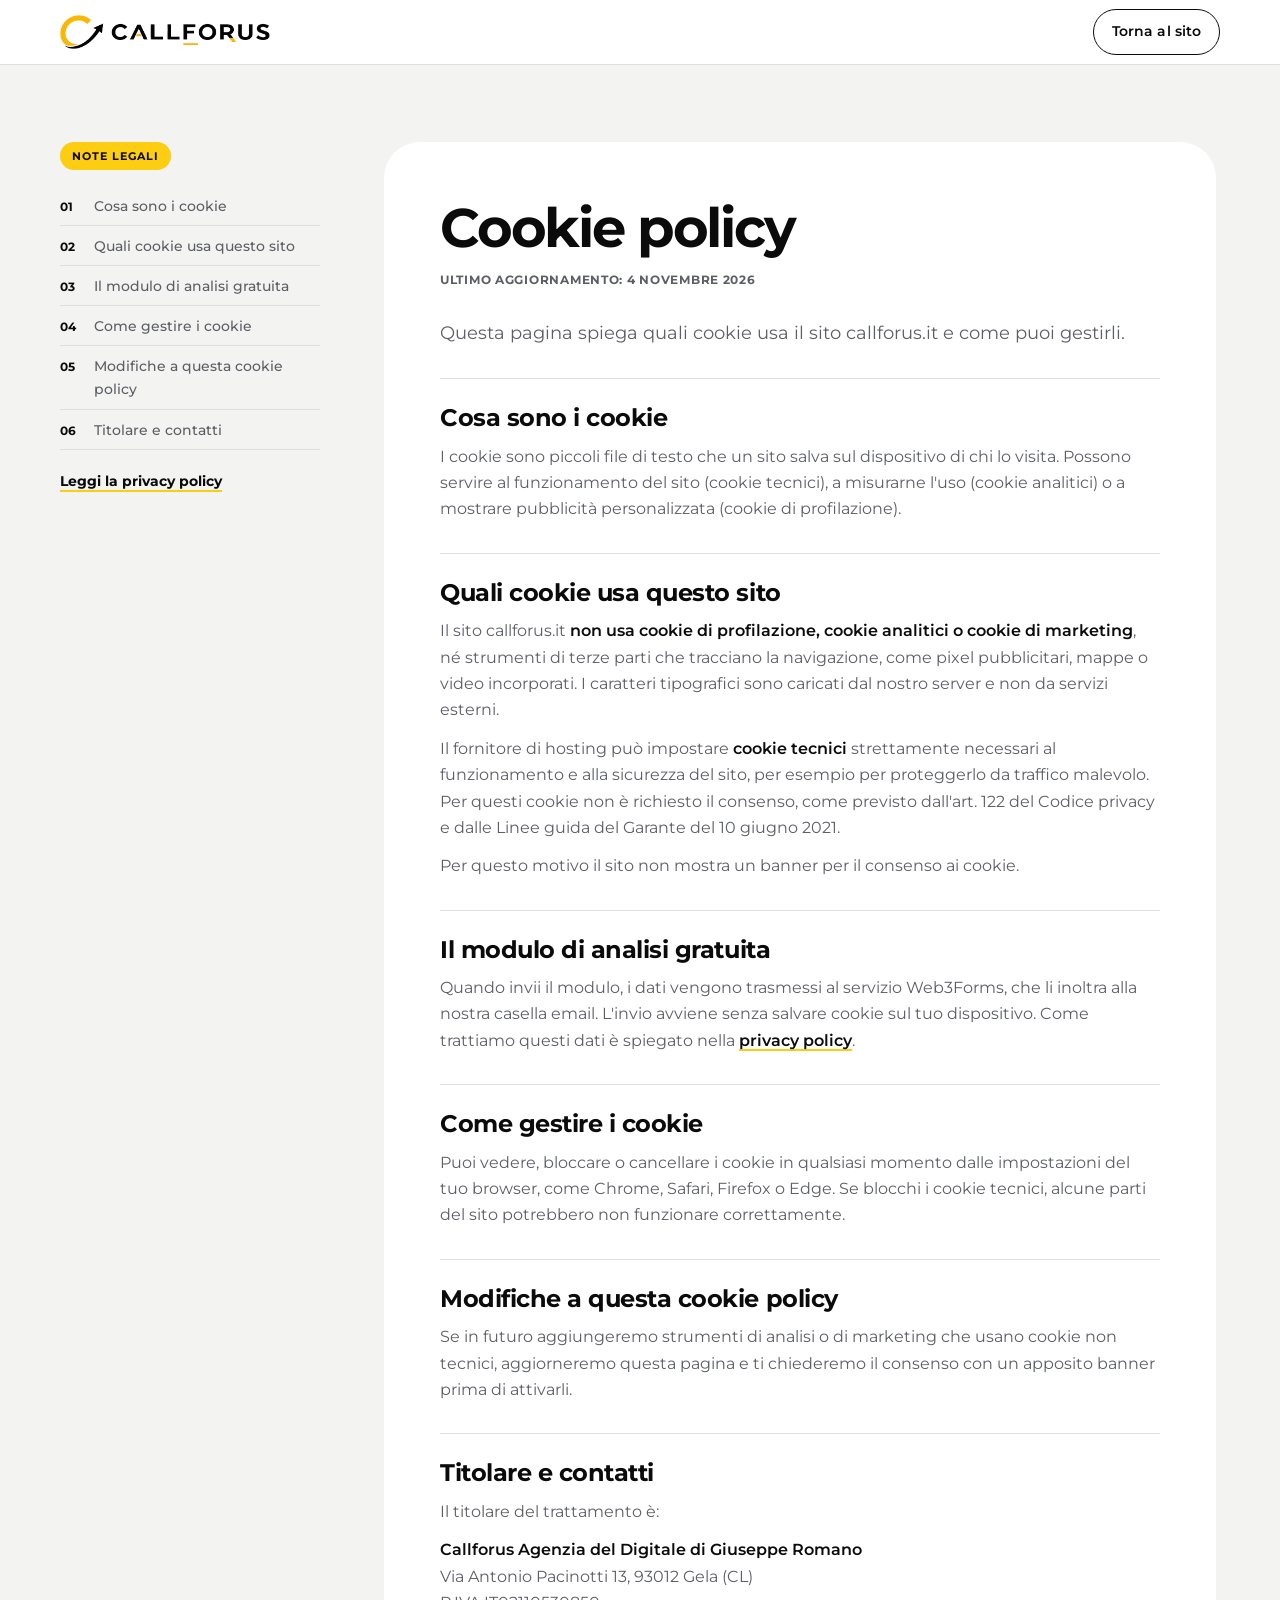
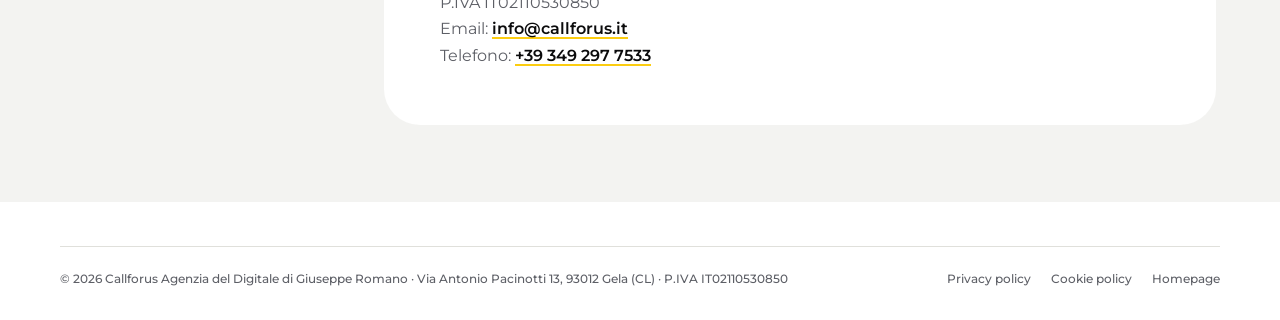
==== commit 9b0f6f30: "Modulo: passaggio da FormSubmit a Web3Forms (in attesa della chiave) FormSubmit non ha inviato la ma" ====
--- a/cookie-policy.html
+++ b/cookie-policy.html
@@ -44,7 +44,7 @@
       </section>
       <section id="modulo">
         <h2>Il modulo di analisi gratuita</h2>
-        <p>Quando invii il modulo, i dati vengono trasmessi al servizio FormSubmit, che li inoltra alla nostra casella email. L'invio avviene senza salvare cookie sul tuo dispositivo. Come trattiamo questi dati è spiegato nella <a href="privacy-policy.html">privacy policy</a>.</p>
+        <p>Quando invii il modulo, i dati vengono trasmessi al servizio Web3Forms, che li inoltra alla nostra casella email. L'invio avviene senza salvare cookie sul tuo dispositivo. Come trattiamo questi dati è spiegato nella <a href="privacy-policy.html">privacy policy</a>.</p>
       </section>
       <section id="gestione">
         <h2>Come gestire i cookie</h2>
